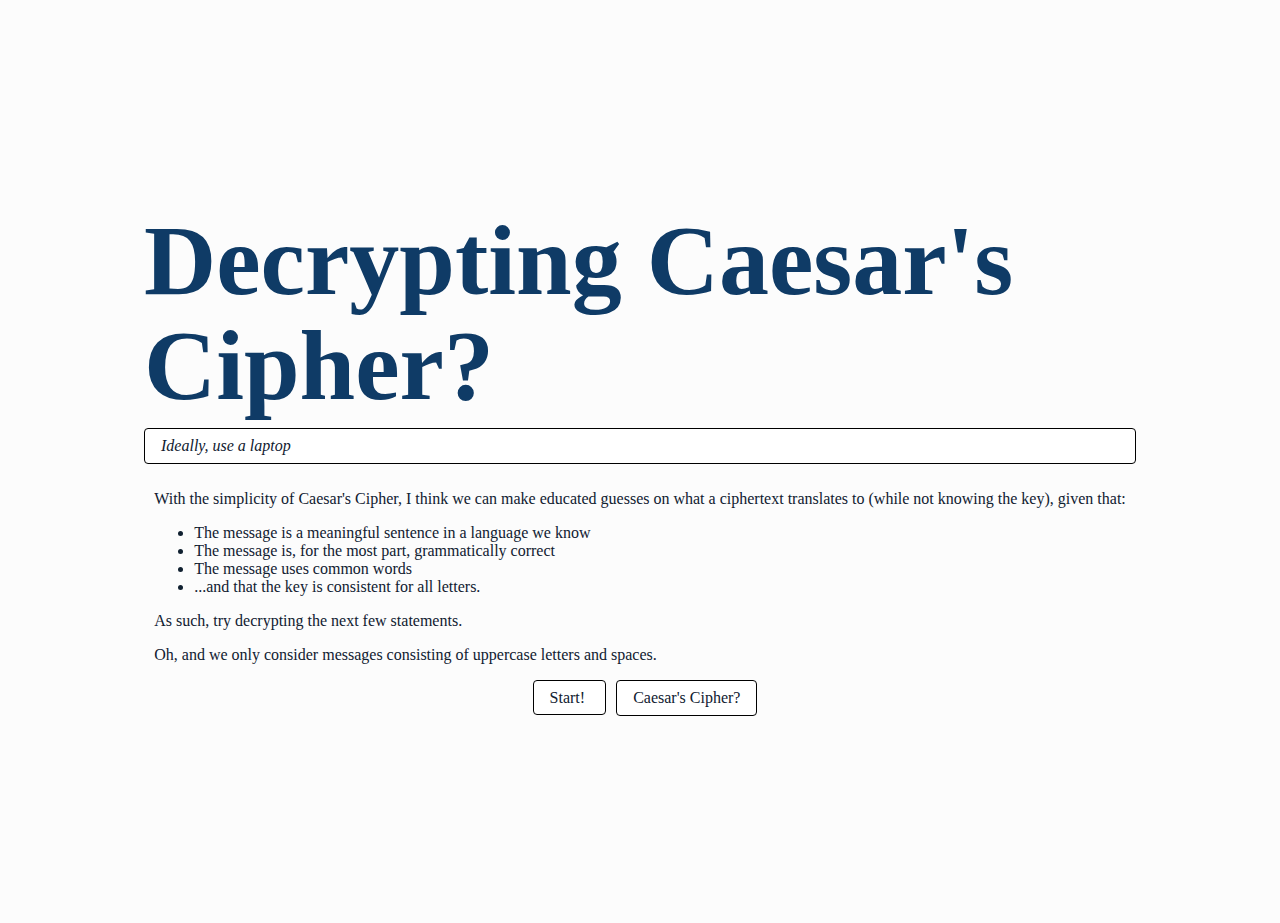
==== index.html @ 1ac0a0f3 "🍩🍔 Checkpoint ./index.html:37674724/86 ./script.js:37674724/1971 ./style.css:37674724/181 ./script-g" ====
<!DOCTYPE html>
<html lang="en">
  <head>
    <meta charset="utf-8" />
    <meta name="viewport" content="width=device-width, initial-scale=1" />
    <link rel="icon" href="https://glitch.com/favicon.ico" />

    <title>Decrypting Caesar's Cipher?</title>

    <!-- The website stylesheet -->
    <link rel="stylesheet" href="/style.css" />

    <!-- The website JavaScript file -->
    <script src="/script.js" defer></script>
  </head>

  <body>
    <div class="wrapper">
      <div class="content" role="main">
        <h1 class="title">Decrypting Caesar's Cipher?</h1>
        <div class="note">
          <i>Ideally, use a laptop</i>
        </div>
        <div>
          <p>
            With the simplicity of Caesar's Cipher, I think we can make educated
            guesses on what a ciphertext translates to (while not knowing the
            key), given that:
          </p>
          <ul>
            <li>The message is a meaningful sentence in a language we know</li>
            <li>The message is, for the most part, grammatically correct</li>
            <li>The message uses common words</li>
            <li>...and that the key is consistent for all letters.</li>
          </ul>
          <p>As such, try decrypting the next few statements.</p>
          <p>
            Oh, and we only consider messages consisting of uppercase letters
            and spaces.
          </p>
        </div>

        <div>
          <a
            href="game.html"
            style="display: inline; text-decoration: none; margin: 10px"
          >
            Start!
          </a>
          <button style="display: inline" onclick="info()">
            Caesar's Cipher?
          </button>
        </div>

        <dialog id="infoDialog">
          <h2>What's Caesar's Cipher?</h2>
          <p>
            Caesar's Cipher is a symmetric-key cryptosystem named after Julius
            Caesar. The idea is that all characters in the plaintext (in this
            case, the message you are guessing) are shifted by <i>k</i> number
            of keys to get a new character. <br /><br />
            For example: 'A' shifted by 3 keys becomes 'D'. Shifted by 28 keys
            and it becomes 'B'.
            <br />
          </p>

          <button onclick="showKeys()" style="margin-bottom: 10px">Show key table</button>
          <p id="keyTable" class="tbl" style="display: none"></p>
          <br/>
          <i>Press 'Esc' to close this dialog, or refresh question</i>
        </dialog>
      </div>
    </div>
  </body>
</html>
---- style.css ----
/******************************************************************************
START Glitch hello-app default styles

The styles in this section do some minimal CSS resets, set default fonts and 
colors, and handle the layout for our footer and "Remix on Glitch" button. If
you're new to CSS they may seem a little complicated, but you can scroll down
to this section's matching END comment to see page-specific styles.
******************************************************************************/

/* 
  The style rules specify elements by type and by attributes such as class and ID
  Each section indicates an element or elements, then lists the style properties to apply
  See if you can cross-reference the rules in this file with the elements in index.html
*/

/* Our default values set as CSS variables */
:root {
  --color-bg: #fcfcfc;
  --color-text-main: #102030;
  --color-text-header: #0f3b66;
  --color-primary: #102030;
  --wrapper-height: 87vh;
  --image-max-width: 300px;
  --image-margin: 3rem;
  --font-family: "HK Grotesk";
  --font-family-header: "Consolas";
}

/* Basic page style resets */
* {
  box-sizing: border-box;
}
[hidden] {
  display: none !important;
}

/* Import fonts */
@font-face {
  font-family: HK Grotesk;
  src: url("https://cdn.glitch.me/605e2a51-d45f-4d87-a285-9410ad350515%2FHKGrotesk-Regular.otf?v=1603136326027")
    format("opentype");
}
@font-face {
  font-family: HK Grotesk;
  font-weight: bold;
  src: url("https://cdn.glitch.me/605e2a51-d45f-4d87-a285-9410ad350515%2FHKGrotesk-Bold.otf?v=1603136323437")
    format("opentype");
}

/* Our remix on glitch button */
.btn--remix {
  font-family: HK Grotesk;
  padding: 0.75rem 1rem;
  font-size: 1.1rem;
  line-height: 1rem;
  font-weight: 500;
  height: 2.75rem;
  align-items: center;
  cursor: pointer;
  background: #ffffff;
  border: 1px solid #000000;
  box-sizing: border-box;
  border-radius: 4px;
  text-decoration: none;
  color: #000;
  white-space: nowrap;
  margin-left: auto;
}
.btn--remix img {
  margin-right: 0.5rem;
}
.btn--remix:hover {
  background-color: #d0fff1;
}

/******************************************************************************
END Glitch hello-app default styles
******************************************************************************/

body {
  width: 80vw;
  margin: auto;
  padding: 70px 0;
  font-family: var(--font-family);
  background-color: var(--color-bg);
  color: var(--color-text-main);
}

div {
  text-align: left;
}

/* Page structure */
.wrapper {
  min-height: var(--wrapper-height);
  display: grid;
  place-items: center;
  margin: 0 1rem;
}
.content {
  display: flex;
  flex-direction: column;
  align-items: center;
  justify-content: center;
}

.title {
  color: var(--color-text-header);
  font-family: var(--font-family-header);
  font-style: normal;
  font-weight: bold;
  font-size: 100px;
  line-height: 105%;
  margin: 0;
}

.title-q {
  color: var(--color-text-header);
  font-family: var(--font-family-header);
  font-style: normal;
  font-weight: bold;
  font-size: 70px;
  line-height: 105%;
  margin: 0;
}

/* Blocks */
.intro-block,
.note {
  font-family: Consolas;
  font-size: 100%;
  background: #ffffff;
  border: 1px solid #000000;
  box-sizing: border-box;
  border-radius: 4px;
  padding: 0.5rem 1rem;
  width: 100%;
  margin: 10px 0;
}

.ans-block {
  width: 100%;
}

.ans-block input {
  width: 66.5%;
}

.guess-block {
  font-size: 100%;
  background: #ffffff;
  border: 1px solid #000000;
  box-sizing: border-box;
  border-radius: 4px;
  padding: 0.5rem 1rem;
  margin: 10px;
}

/* Table */
table {
  border-collapse: collapse;
  text-align: center;
}

p.tbl {
  width: 95%;
  overflow-x: auto;
}

td {
  min-width: 30px;
}

/* Dialog */
dialog {
  width: 75vw
}

/* Button - Add it from the README instructions */
button,
input,
a {
  font-family: inherit;
  font-size: 100%;
  background: #ffffff;
  border: 1px solid #000000;
  box-sizing: border-box;
  border-radius: 4px;
  padding: 0.5rem 1rem;
  color: var(--color-text);
}

/* Subheading */
h2 {
  color: var(--color-text-header);
}
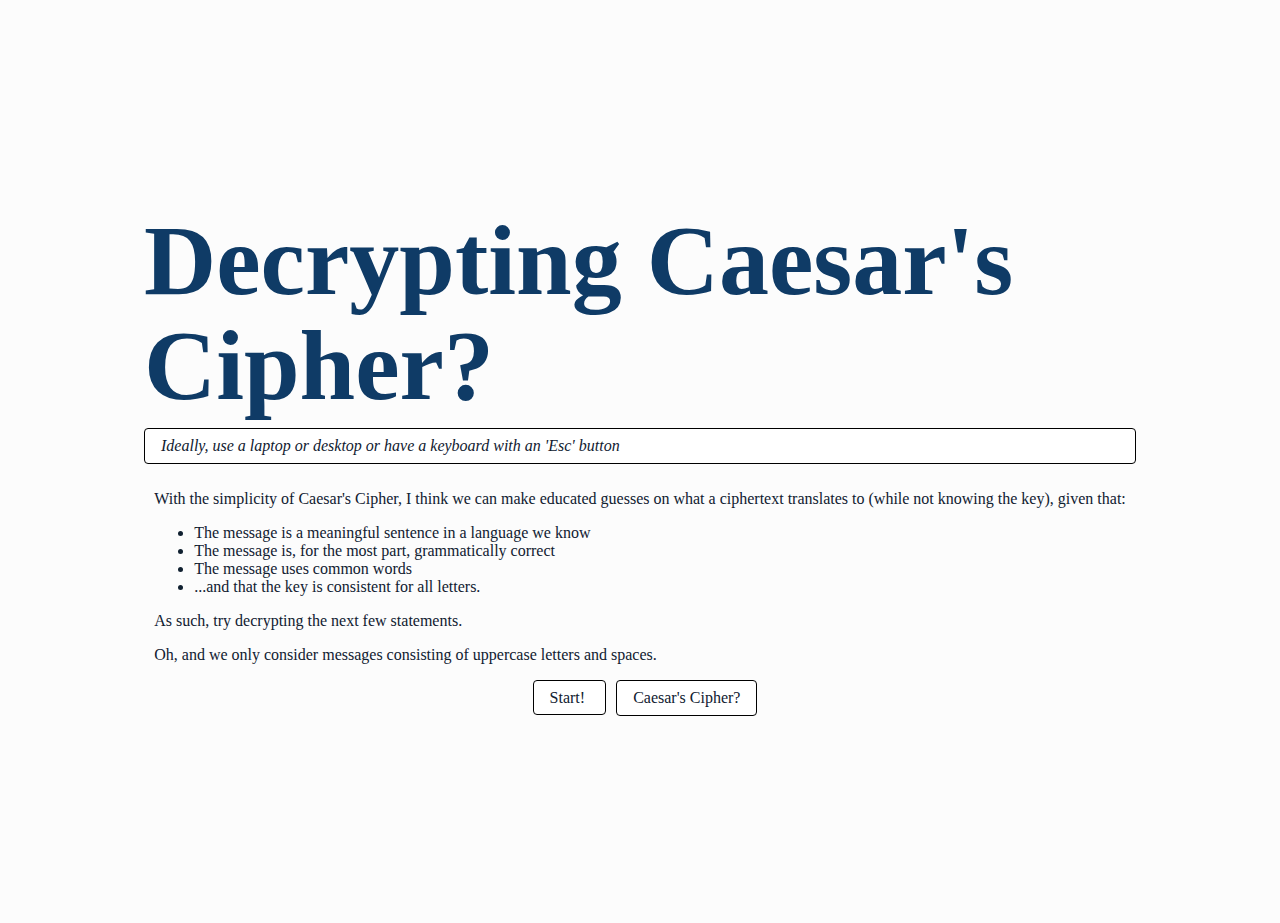
==== commit 26b2b6b2: "💂🏣 Checkpoint ./README.md:37674724/2492 ./index.html:37674724/86 ./game.html:37674724/21" ====
--- a/index.html
+++ b/index.html
@@ -19,7 +19,7 @@
       <div class="content" role="main">
         <h1 class="title">Decrypting Caesar's Cipher?</h1>
         <div class="note">
-          <i>Ideally, use a laptop</i>
+          <i>Ideally, use a laptop or desktop or have a keyboard with an 'Esc' button</i>
         </div>
         <div>
           <p>
@@ -35,8 +35,7 @@
           </ul>
           <p>As such, try decrypting the next few statements.</p>
           <p>
-            Oh, and we only consider messages consisting of uppercase letters
-            and spaces.
+            Oh, and we only consider messages consisting of uppercase letters and spaces.
           </p>
         </div>
 
@@ -67,7 +66,7 @@
           <button onclick="showKeys()" style="margin-bottom: 10px">Show key table</button>
           <p id="keyTable" class="tbl" style="display: none"></p>
           <br/>
-          <i>Press 'Esc' to close this dialog, or refresh question</i>
+          <i>Press 'Esc' to close this dialog</i>
         </dialog>
       </div>
     </div>
--- a/style.css
+++ b/style.css
@@ -1,19 +1,3 @@
-/******************************************************************************
-START Glitch hello-app default styles
-
-The styles in this section do some minimal CSS resets, set default fonts and 
-colors, and handle the layout for our footer and "Remix on Glitch" button. If
-you're new to CSS they may seem a little complicated, but you can scroll down
-to this section's matching END comment to see page-specific styles.
-******************************************************************************/
-
-/* 
-  The style rules specify elements by type and by attributes such as class and ID
-  Each section indicates an element or elements, then lists the style properties to apply
-  See if you can cross-reference the rules in this file with the elements in index.html
-*/
-
-/* Our default values set as CSS variables */
 :root {
   --color-bg: #fcfcfc;
   --color-text-main: #102030;
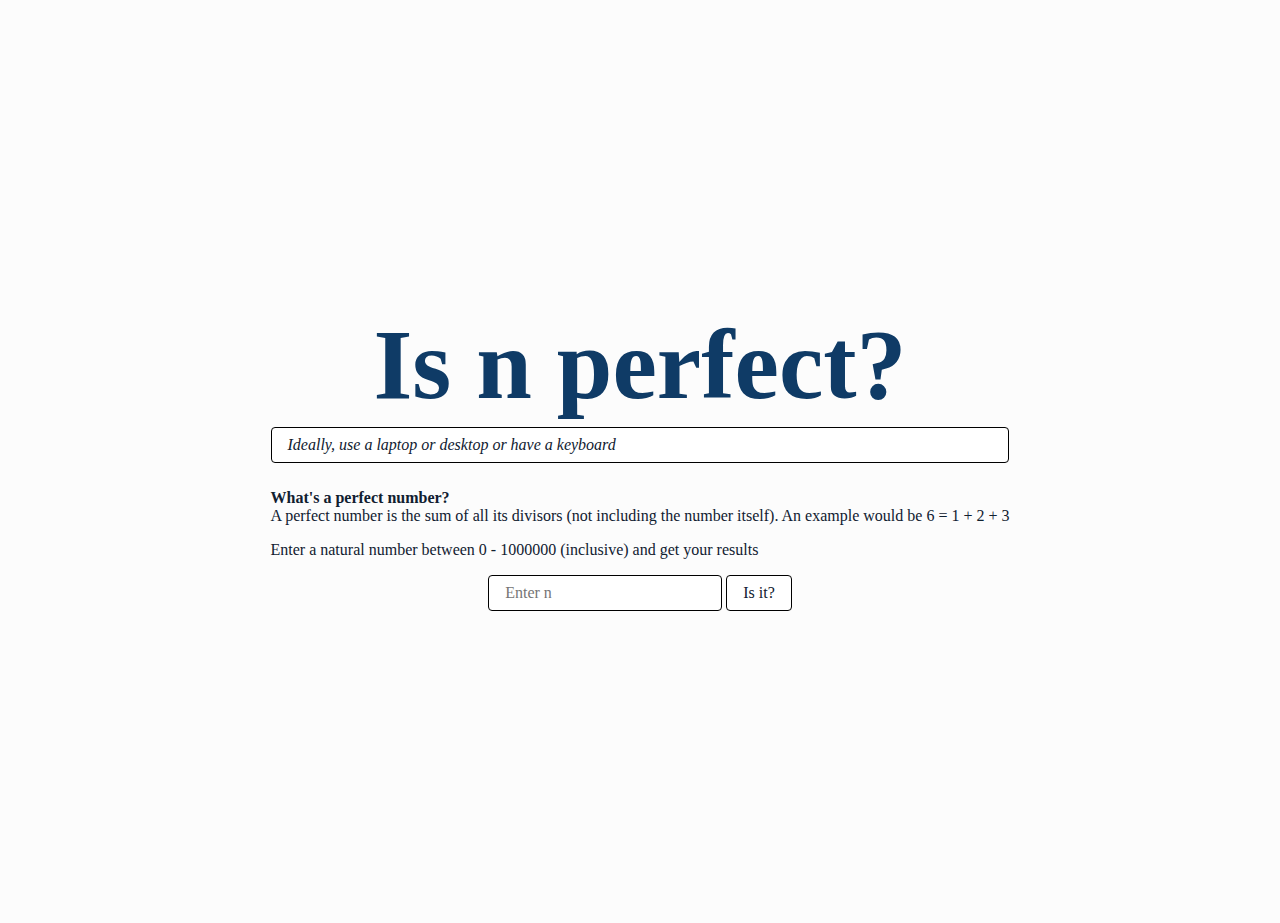
==== commit ad2610dc: "🌸👸 Checkpoint ./README.md:37674724/1107 ./index.html:37674724/5604 ./script.js:37674724/100" ====
--- a/index.html
+++ b/index.html
@@ -17,56 +17,33 @@
   <body>
     <div class="wrapper">
       <div class="content" role="main">
-        <h1 class="title">Decrypting Caesar's Cipher?</h1>
+        <h1 class="title">Is n perfect?</h1>
         <div class="note">
-          <i>Ideally, use a laptop or desktop or have a keyboard with an 'Esc' button</i>
+          <i>Ideally, use a laptop or desktop or have a keyboard</i>
         </div>
         <div>
           <p>
-            With the simplicity of Caesar's Cipher, I think we can make educated
-            guesses on what a ciphertext translates to (while not knowing the
-            key), given that:
+            <b>What's a perfect number?</b> <br />
+            A perfect number is the sum of all its divisors (not including the
+            number itself). An example would be 6 = 1 + 2 + 3
           </p>
-          <ul>
-            <li>The message is a meaningful sentence in a language we know</li>
-            <li>The message is, for the most part, grammatically correct</li>
-            <li>The message uses common words</li>
-            <li>...and that the key is consistent for all letters.</li>
-          </ul>
-          <p>As such, try decrypting the next few statements.</p>
           <p>
-            Oh, and we only consider messages consisting of uppercase letters and spaces.
+            Enter a natural number between 0 - 1000000 (inclusive) and get your
+            results
           </p>
         </div>
-
         <div>
-          <a
-            href="game.html"
-            style="display: inline; text-decoration: none; margin: 10px"
-          >
-            Start!
-          </a>
-          <button style="display: inline" onclick="info()">
-            Caesar's Cipher?
-          </button>
+          <input type="number" placeholder="Enter n" />
+          <button style="display: inline" onclick="showRes()">Is it?</button>
         </div>
-
-        <dialog id="infoDialog">
-          <h2>What's Caesar's Cipher?</h2>
+        
+        <dialog id="res">
+          <button style="float: right; width: 10px; height: 10px; padding: 10px; text-align: center" >X</button>
+        <b><span id="n-value"></span> is <span id="perf"></span> perfect number</b>
+          <br/>
           <p>
-            Caesar's Cipher is a symmetric-key cryptosystem named after Julius
-            Caesar. The idea is that all characters in the plaintext (in this
-            case, the message you are guessing) are shifted by <i>k</i> number
-            of keys to get a new character. <br /><br />
-            For example: 'A' shifted by 3 keys becomes 'D'. Shifted by 28 keys
-            and it becomes 'B'.
-            <br />
+            Factors of n: <span id="factors"></span>
           </p>
-
-          <button onclick="showKeys()" style="margin-bottom: 10px">Show key table</button>
-          <p id="keyTable" class="tbl" style="display: none"></p>
-          <br/>
-          <i>Press 'Esc' to close this dialog</i>
         </dialog>
       </div>
     </div>
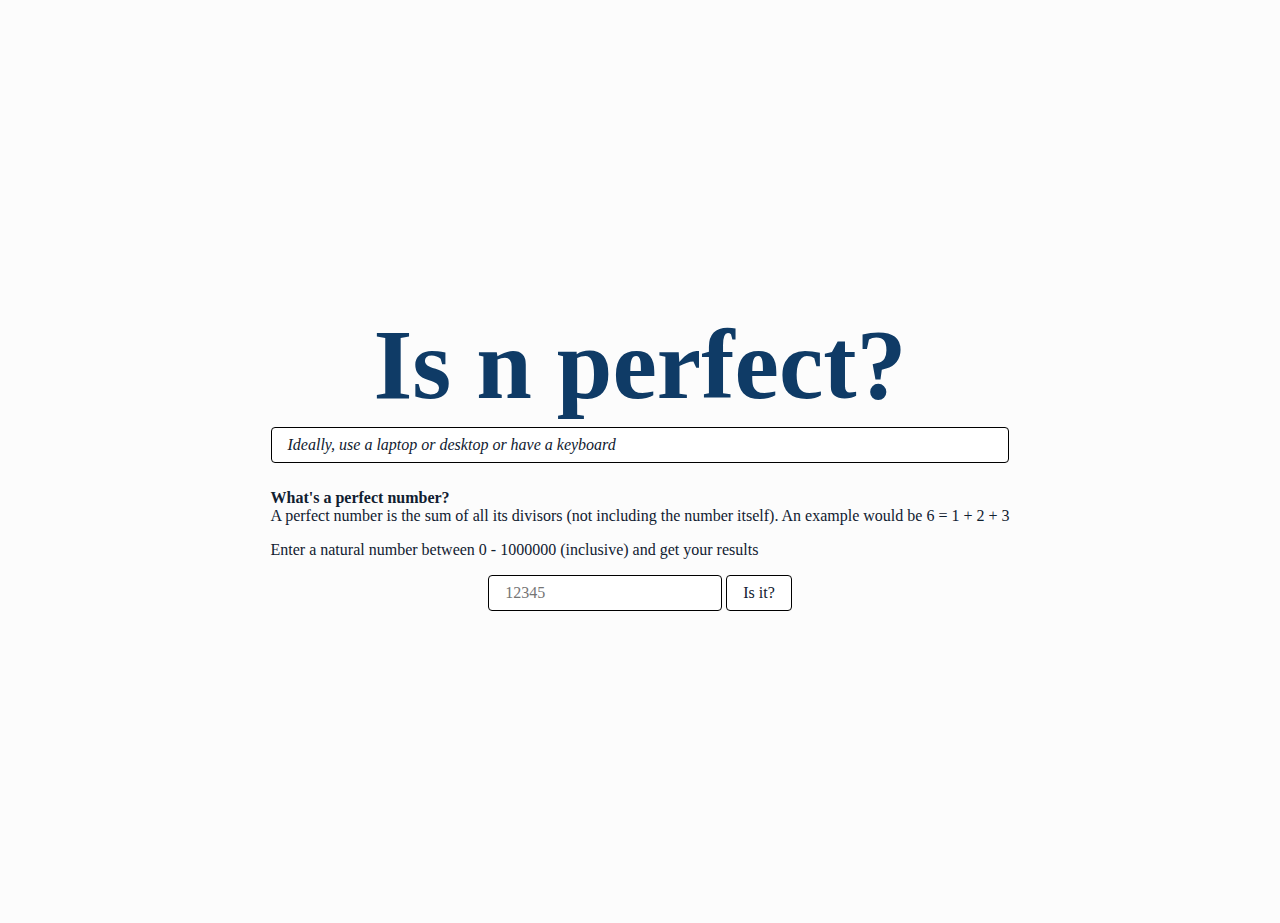
==== commit 48d38e47: "💧🏗 Checkpoint ./script.js:37674724/752 ./index.html:37674724/30" ====
--- a/index.html
+++ b/index.html
@@ -33,17 +33,21 @@
           </p>
         </div>
         <div>
-          <input type="number" placeholder="Enter n" />
+          <input type="text" placeholder="12345" id="input" />
           <button style="display: inline" onclick="showRes()">Is it?</button>
         </div>
-        
+
         <dialog id="res">
-          <button style="float: right; width: 10px; height: 10px; padding: 10px; text-align: center" >X</button>
-        <b><span id="n-value"></span> is <span id="perf"></span> perfect number</b>
-          <br/>
-          <p>
-            Factors of n: <span id="factors"></span>
-          </p>
+          <button
+            style="float: right; border: 0; background: none"
+            onclick="hideRes()"
+          >
+            X
+          </button>
+          <b><span id="n-value"></span> is <span id="perf"></span> perfect
+            number</b>
+          <br />
+          <p>Factors of n: <span id="factors"></span></p>
         </dialog>
       </div>
     </div>
